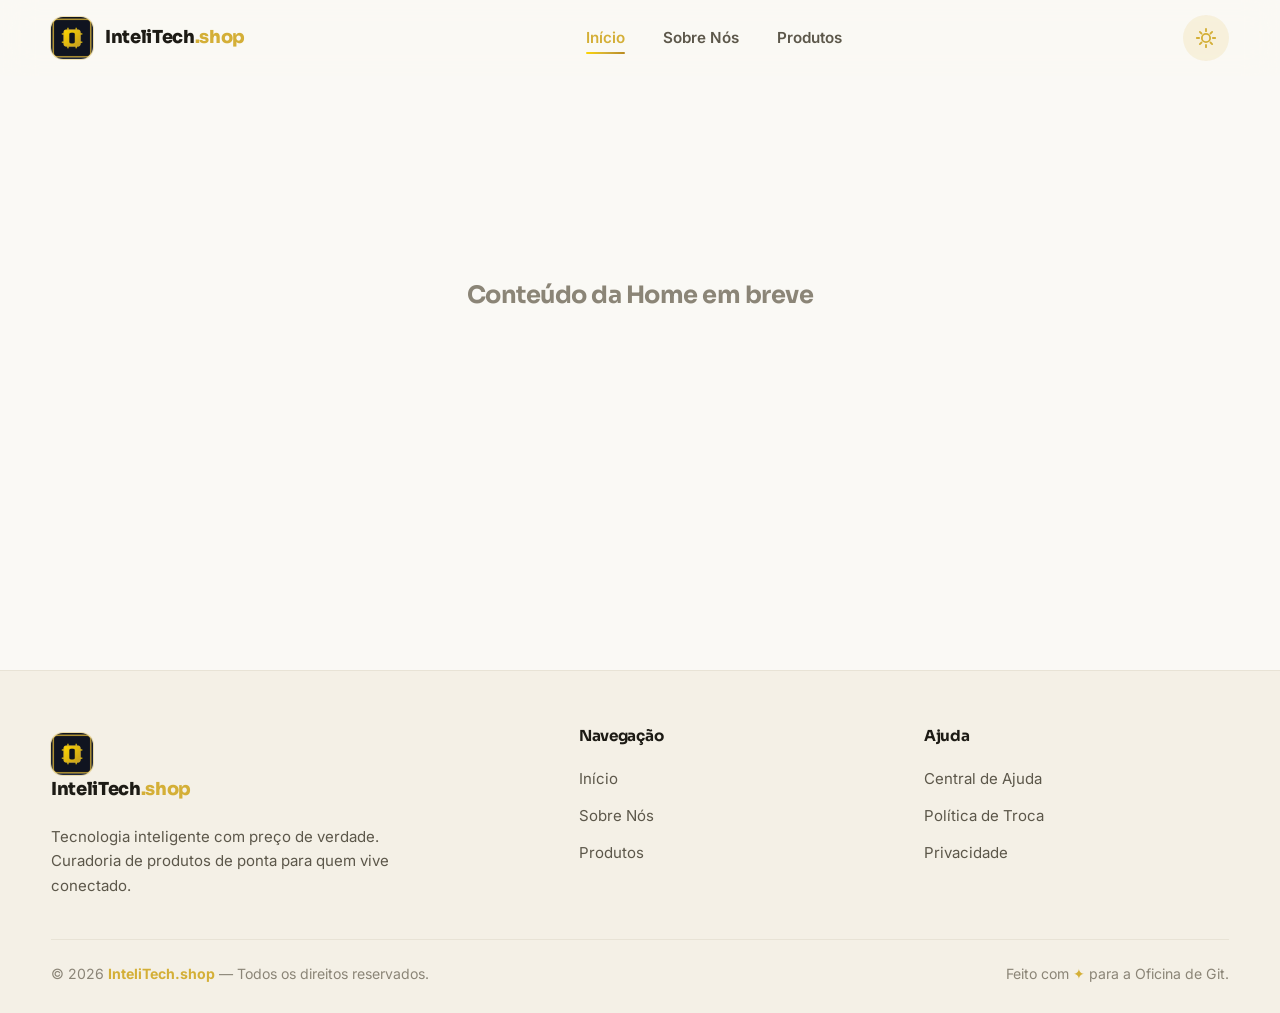
==== index.html @ 38c27231 "merge: finaliza feat/navbar-e-tema na main" ====
<!DOCTYPE html>
<html lang="pt-BR" data-theme="light">
<head>
  <meta charset="UTF-8" />
  <meta name="viewport" content="width=device-width, initial-scale=1.0" />
  <meta name="description" content="InteliTech.shop — Tecnologia inteligente com preço de verdade. Smartphones, notebooks, fones e muito mais." />
  <title>InteliTech.shop | Tecnologia inteligente</title>
  <link rel="icon" type="image/png" href="imagens/logo.png" />
  <link rel="stylesheet" href="style.css" />
  <script>
    (function () {
      try {
        var t = localStorage.getItem('intelitech-theme');
        if (t !== 'dark' && t !== 'light') {
          t = matchMedia('(prefers-color-scheme: dark)').matches ? 'dark' : 'light';
        }
        document.documentElement.setAttribute('data-theme', t);
      } catch (e) {
        document.documentElement.setAttribute('data-theme', 'light');
      }
    })();
  </script>
</head>
<body>
  <header class="navbar" id="navbar">
    <nav class="nav-container" aria-label="Navegação principal">
      <a href="index.html" class="brand" aria-label="Ir para a página inicial">
        <img src="imagens/logo.png" alt="Logo InteliTech.shop" class="brand-logo" width="42" height="42" />
        <span class="brand-name">InteliTech<span class="brand-dot">.shop</span></span>
      </a>

      <ul class="nav-links" id="navLinks">
        <li><a href="index.html" class="nav-link active" aria-current="page">Início</a></li>
        <li><a href="pages/sobreNos/sobreNos.html" class="nav-link">Sobre Nós</a></li>
        <li><a href="pages/produtos/produtos.html" class="nav-link">Produtos</a></li>
      </ul>

      <div class="nav-actions">
        <button type="button" class="theme-toggle" aria-label="Alternar tema claro/escuro" title="Alternar tema">
          <svg class="icon-sun" viewBox="0 0 24 24" fill="none" stroke="currentColor" stroke-width="2" stroke-linecap="round" aria-hidden="true">
            <circle cx="12" cy="12" r="4.5" />
            <path d="M12 2v2.5M12 19.5V22M4.5 12H2M22 12h-2.5M5.3 5.3l1.8 1.8M16.9 16.9l1.8 1.8M18.7 5.3l-1.8 1.8M7.1 16.9l-1.8 1.8" />
          </svg>
          <svg class="icon-moon" viewBox="0 0 24 24" fill="none" stroke="currentColor" stroke-width="2" stroke-linecap="round" stroke-linejoin="round" aria-hidden="true">
            <path d="M21 12.5A8.5 8.5 0 1 1 11.5 3a6.5 6.5 0 0 0 9.5 9.5z" />
          </svg>
        </button>
        <button type="button" class="nav-toggle" id="navToggle" aria-label="Abrir menu de navegação" aria-expanded="false">
          <span></span><span></span><span></span>
        </button>
      </div>
    </nav>
  </header>

  <main id="conteudo">
    <section class="hero-placeholder">
      <div class="container">
        <h1>Conteúdo da Home em breve</h1>
      </div>
    </section>
  </main>

  <footer class="footer">
    <div class="container">
      <div class="footer-grid">
        <div class="footer-col footer-brand">
          <a href="index.html" class="brand">
            <img src="imagens/logo.png" alt="Logo InteliTech.shop" class="brand-logo" width="42" height="42" />
            <span class="brand-name">InteliTech<span class="brand-dot">.shop</span></span>
          </a>
          <p>Tecnologia inteligente com preço de verdade. Curadoria de produtos de ponta para quem vive conectado.</p>
        </div>
        <div class="footer-col">
          <h4>Navegação</h4>
          <a href="index.html">Início</a>
          <a href="pages/sobreNos/sobreNos.html">Sobre Nós</a>
          <a href="pages/produtos/produtos.html">Produtos</a>
        </div>
        <div class="footer-col">
          <h4>Ajuda</h4>
          <a href="#">Central de Ajuda</a>
          <a href="#">Política de Troca</a>
          <a href="#">Privacidade</a>
        </div>
      </div>
      <div class="footer-bottom">
        <span>© <span class="footer-year">2026</span> <strong>InteliTech.shop</strong> — Todos os direitos reservados.</span>
        <span>Feito com <strong>✦</strong> para a Oficina de Git.</span>
      </div>
    </div>
  </footer>

  <script src="index.js"></script>
</body>
</html>
---- style.css ----
@import url('https://fonts.googleapis.com/css2?family=Sora:wght@400;600;700;800&family=Inter:wght@400;500;600;700&display=swap');

/* ---------------------------------- design tokens ---------------------------------- */
:root {
  --font-heading: 'Sora', 'Segoe UI', system-ui, sans-serif;
  --font-body: 'Inter', 'Segoe UI', system-ui, sans-serif;

  --accent: #d4af37;
  --accent-strong: #b8942a;
  --accent-soft: rgba(212, 175, 55, 0.13);
  --grad-accent: linear-gradient(135deg, #ffd700 0%, #d4af37 50%, #b8891f 100%);
  --gold-light: #ffd700;

  --bg: #faf9f5;
  --bg-soft: #f4f0e6;
  --surface: #ffffff;
  --surface-2: #f6f2e9;
  --text: #1d1b15;
  --text-soft: #5c574a;
  --text-muted: #8b8577;
  --border: #e8e3d6;
  --navbar-bg: rgba(250, 249, 245, 0.82);
  --overlay: rgba(29, 27, 21, 0.35);
  --shadow-sm: 0 2px 10px rgba(30, 27, 18, 0.07);
  --shadow-md: 0 12px 32px rgba(30, 27, 18, 0.12);
  --shadow-lg: 0 24px 60px rgba(30, 27, 18, 0.16);
  --glow: 0 0 0 1px rgba(212, 175, 55, 0.35);

  --radius-sm: 10px;
  --radius-md: 16px;
  --radius-lg: 24px;
  --radius-pill: 999px;

  --transition: 0.28s cubic-bezier(0.25, 0.8, 0.35, 1);
  --header-h: 76px;
  --container-w: 1180px;
}

[data-theme='dark'] {
  --accent: #ffd700;
  --accent-strong: #e7c65a;
  --accent-soft: rgba(255, 215, 0, 0.14);

  --bg: #0c0e12;
  --bg-soft: #11141a;
  --surface: #161922;
  --surface-2: #1c202b;
  --text: #ece9e0;
  --text-soft: #bab4a5;
  --text-muted: #807b6e;
  --border: #262b36;
  --navbar-bg: rgba(12, 14, 18, 0.82);
  --overlay: rgba(0, 0, 0, 0.55);
  --shadow-sm: 0 2px 10px rgba(0, 0, 0, 0.35);
  --shadow-md: 0 12px 32px rgba(0, 0, 0, 0.45);
  --shadow-lg: 0 24px 60px rgba(0, 0, 0, 0.55);
}

/* ---------------------------------- reset & base ---------------------------------- */
*,
*::before,
*::after {
  margin: 0;
  padding: 0;
  box-sizing: border-box;
}

html {
  scroll-behavior: smooth;
}

body {
  font-family: var(--font-body);
  font-size: 16px;
  line-height: 1.65;
  color: var(--text);
  background: var(--bg);
  transition: background-color var(--transition), color var(--transition);
  overflow-x: hidden;
}

img {
  max-width: 100%;
  display: block;
}

ul {
  list-style: none;
}

a {
  color: inherit;
  text-decoration: none;
}

button {
  font-family: inherit;
  border: none;
  background: none;
  cursor: pointer;
  color: inherit;
}

h1,
h2,
h3,
h4 {
  font-family: var(--font-heading);
  line-height: 1.18;
  letter-spacing: -0.02em;
}

.container {
  width: min(var(--container-w), 92%);
  margin-inline: auto;
}

section {
  padding-block: clamp(64px, 9vw, 116px);
}

@media (prefers-reduced-motion: reduce) {
  *,
  *::before,
  *::after {
    animation-duration: 0.001s !important;
    transition-duration: 0.001s !important;
  }
}

.hero-placeholder {
  min-height: 70vh;
  display: flex;
  align-items: center;
  justify-content: center;
  text-align: center;
  padding-top: var(--header-h);
  color: var(--text-muted);
}

/* ---------------------------------- buttons ---------------------------------- */
.btn {
  display: inline-flex;
  align-items: center;
  justify-content: center;
  gap: 10px;
  padding: 14px 28px;
  border-radius: var(--radius-pill);
  font-family: var(--font-heading);
  font-weight: 700;
  font-size: 0.95rem;
  letter-spacing: 0.02em;
  background: var(--grad-accent);
  color: #201a08;
  box-shadow: 0 8px 22px rgba(212, 175, 55, 0.35);
  transition: transform var(--transition), box-shadow var(--transition), filter var(--transition);
  will-change: transform;
}

.btn:hover {
  transform: translateY(-3px) scale(1.02);
  box-shadow: 0 14px 34px rgba(212, 175, 55, 0.5);
  filter: brightness(1.06);
}

.btn:active {
  transform: translateY(-1px) scale(1);
}

.btn-outline {
  background: transparent;
  color: var(--accent);
  box-shadow: inset 0 0 0 2px var(--accent);
}

.btn-outline:hover {
  background: var(--accent-soft);
  color: var(--accent-strong);
  box-shadow: inset 0 0 0 2px var(--accent-strong);
}

.btn.arrow::after {
  content: '→';
  font-size: 1.15em;
  transition: transform var(--transition);
}

.btn.arrow:hover::after {
  transform: translateX(5px);
}

.btn-lg {
  padding: 17px 38px;
  font-size: 1.05rem;
}

/* ---------------------------------- badge / eyebrow ---------------------------------- */
.eyebrow {
  display: inline-flex;
  align-items: center;
  gap: 10px;
  font-family: var(--font-heading);
  font-weight: 700;
  font-size: 0.8rem;
  letter-spacing: 0.22em;
  text-transform: uppercase;
  color: var(--accent);
  margin-bottom: 18px;
}

.eyebrow::before {
  content: '';
  width: 34px;
  height: 2px;
  background: var(--grad-accent);
  border-radius: 2px;
}

.section-head {
  max-width: 640px;
  margin-bottom: clamp(34px, 5vw, 56px);
}

.section-head h2 {
  font-size: clamp(1.7rem, 3.6vw, 2.7rem);
  font-weight: 800;
}

.section-head p {
  margin-top: 14px;
  color: var(--text-soft);
}

.section-head.center {
  margin-inline: auto;
  text-align: center;
}

.section-head.center .eyebrow {
  justify-content: center;
}

/* ---------------------------------- navbar ---------------------------------- */
.navbar {
  position: fixed;
  inset: 0 0 auto 0;
  z-index: 100;
  height: var(--header-h);
  background: var(--navbar-bg);
  -webkit-backdrop-filter: blur(16px) saturate(1.4);
  backdrop-filter: blur(16px) saturate(1.4);
  border-bottom: 1px solid transparent;
  transition: border-color var(--transition), box-shadow var(--transition), height var(--transition);
}

.navbar.scrolled {
  height: calc(var(--header-h) - 8px);
  border-bottom-color: var(--border);
  box-shadow: var(--shadow-sm);
}

.nav-container {
  width: min(var(--container-w), 92%);
  height: 100%;
  margin-inline: auto;
  display: flex;
  align-items: center;
  justify-content: space-between;
  gap: 24px;
}

.brand {
  display: flex;
  align-items: center;
  gap: 12px;
}

.brand-logo {
  width: 42px;
  height: 42px;
  border-radius: 12px;
  box-shadow: var(--glow);
  transition: transform var(--transition);
}

.brand:hover .brand-logo {
  transform: rotate(-6deg) scale(1.06);
}

.brand-name {
  font-family: var(--font-heading);
  font-weight: 800;
  font-size: 1.12rem;
  letter-spacing: -0.02em;
  color: var(--text);
  transition: color var(--transition);
}

.brand-dot {
  color: var(--accent);
}

.nav-links {
  display: flex;
  align-items: center;
  gap: 6px;
}

.nav-link {
  position: relative;
  display: block;
  padding: 10px 16px;
  font-weight: 600;
  font-size: 0.95rem;
  color: var(--text-soft);
  border-radius: var(--radius-pill);
  transition: color var(--transition), background-color var(--transition);
}

.nav-link::after {
  content: '';
  position: absolute;
  left: 16px;
  right: 16px;
  bottom: 6px;
  height: 2px;
  background: var(--grad-accent);
  border-radius: 2px;
  transform: scaleX(0);
  transform-origin: left;
  transition: transform var(--transition);
}

.nav-link:hover {
  color: var(--accent);
  background: var(--accent-soft);
}

.nav-link.active {
  color: var(--accent);
}

.nav-link.active::after {
  transform: scaleX(1);
}

.nav-actions {
  display: flex;
  align-items: center;
  gap: 10px;
}

/* theme toggle */
.theme-toggle {
  position: relative;
  width: 46px;
  height: 46px;
  border-radius: var(--radius-pill);
  display: inline-flex;
  align-items: center;
  justify-content: center;
  color: var(--accent);
  background: var(--accent-soft);
  transition: background-color var(--transition), transform var(--transition), box-shadow var(--transition);
}

.theme-toggle:hover {
  transform: rotate(24deg) scale(1.06);
  box-shadow: var(--glow);
}

.theme-toggle svg {
  width: 22px;
  height: 22px;
  position: absolute;
  transition: opacity var(--transition), transform var(--transition);
}

.theme-toggle .icon-moon {
  opacity: 0;
  transform: rotate(90deg) scale(0.4);
}

[data-theme='dark'] .theme-toggle .icon-moon {
  opacity: 1;
  transform: rotate(0deg) scale(1);
}

[data-theme='dark'] .theme-toggle .icon-sun {
  opacity: 0;
  transform: rotate(-90deg) scale(0.4);
}

/* hamburger */
.nav-toggle {
  display: none;
  width: 46px;
  height: 46px;
  border-radius: var(--radius-pill);
  background: var(--accent-soft);
  flex-direction: column;
  align-items: center;
  justify-content: center;
  gap: 5px;
  transition: background-color var(--transition);
}

.nav-toggle span {
  width: 20px;
  height: 2px;
  border-radius: 2px;
  background: var(--accent);
  transition: transform var(--transition), opacity var(--transition);
}

.nav-toggle[aria-expanded='true'] span:nth-child(1) {
  transform: translateY(7px) rotate(45deg);
}

.nav-toggle[aria-expanded='true'] span:nth-child(2) {
  opacity: 0;
}

.nav-toggle[aria-expanded='true'] span:nth-child(3) {
  transform: translateY(-7px) rotate(-45deg);
}

/* ---------------------------------- footer ---------------------------------- */
.footer {
  background: var(--bg-soft);
  border-top: 1px solid var(--border);
  padding-block: 56px 28px;
  margin-top: 40px;
  transition: background-color var(--transition);
}

.footer-grid {
  display: grid;
  grid-template-columns: 1.6fr 1fr 1fr;
  gap: 40px;
  padding-bottom: 40px;
}

.footer-brand p {
  margin-top: 14px;
  max-width: 340px;
  color: var(--text-soft);
  font-size: 0.94rem;
}

.footer h4 {
  font-size: 0.95rem;
  margin-bottom: 16px;
}

.footer-col a {
  display: block;
  padding-block: 6px;
  color: var(--text-soft);
  font-size: 0.94rem;
  transition: color var(--transition), transform var(--transition);
}

.footer-col a:hover {
  color: var(--accent);
  transform: translateX(4px);
}

.footer-bottom {
  display: flex;
  align-items: center;
  justify-content: space-between;
  gap: 16px;
  flex-wrap: wrap;
  padding-top: 22px;
  border-top: 1px solid var(--border);
  color: var(--text-muted);
  font-size: 0.88rem;
}

.footer-bottom strong {
  color: var(--accent);
}

/* ---------------------------------- reveal on scroll ---------------------------------- */
.reveal {
  opacity: 0;
  transform: translateY(28px);
  transition: opacity 0.7s ease, transform 0.7s cubic-bezier(0.22, 1, 0.36, 1);
  transition-delay: var(--reveal-delay, 0s);
  will-change: opacity, transform;
}

.reveal.visible {
  opacity: 1;
  transform: translateY(0);
}

@media (prefers-reduced-motion: reduce) {
  .reveal {
    opacity: 1;
    transform: none;
    transition: none;
  }
}

/* ---------------------------------- responsive: up to (mobile) ---------------------------------- */
@media (max-width: 900px) {
  .nav-links {
    position: absolute;
    top: var(--header-h);
    left: 0;
    right: 0;
    flex-direction: column;
    align-items: stretch;
    gap: 4px;
    padding: 14px;
    background: var(--navbar-bg);
    -webkit-backdrop-filter: blur(20px) saturate(1.4);
    backdrop-filter: blur(20px) saturate(1.4);
    border-bottom: 1px solid var(--border);
    box-shadow: var(--shadow-md);
    opacity: 0;
    visibility: hidden;
    transform: translateY(-12px);
    transition: opacity var(--transition), transform var(--transition), visibility var(--transition);
  }

  .nav-links.open {
    opacity: 1;
    visibility: visible;
    transform: translateY(0);
  }

  .nav-links .nav-link {
    padding: 14px 16px;
  }

  .nav-links .nav-link::after {
    display: none;
  }

  .nav-toggle {
    display: inline-flex;
  }

  .footer-grid {
    grid-template-columns: 1fr 1fr;
  }
}

@media (max-width: 520px) {
  .footer-grid {
    grid-template-columns: 1fr;
    gap: 28px;
  }

  .footer-bottom {
    justify-content: center;
    text-align: center;
  }
}
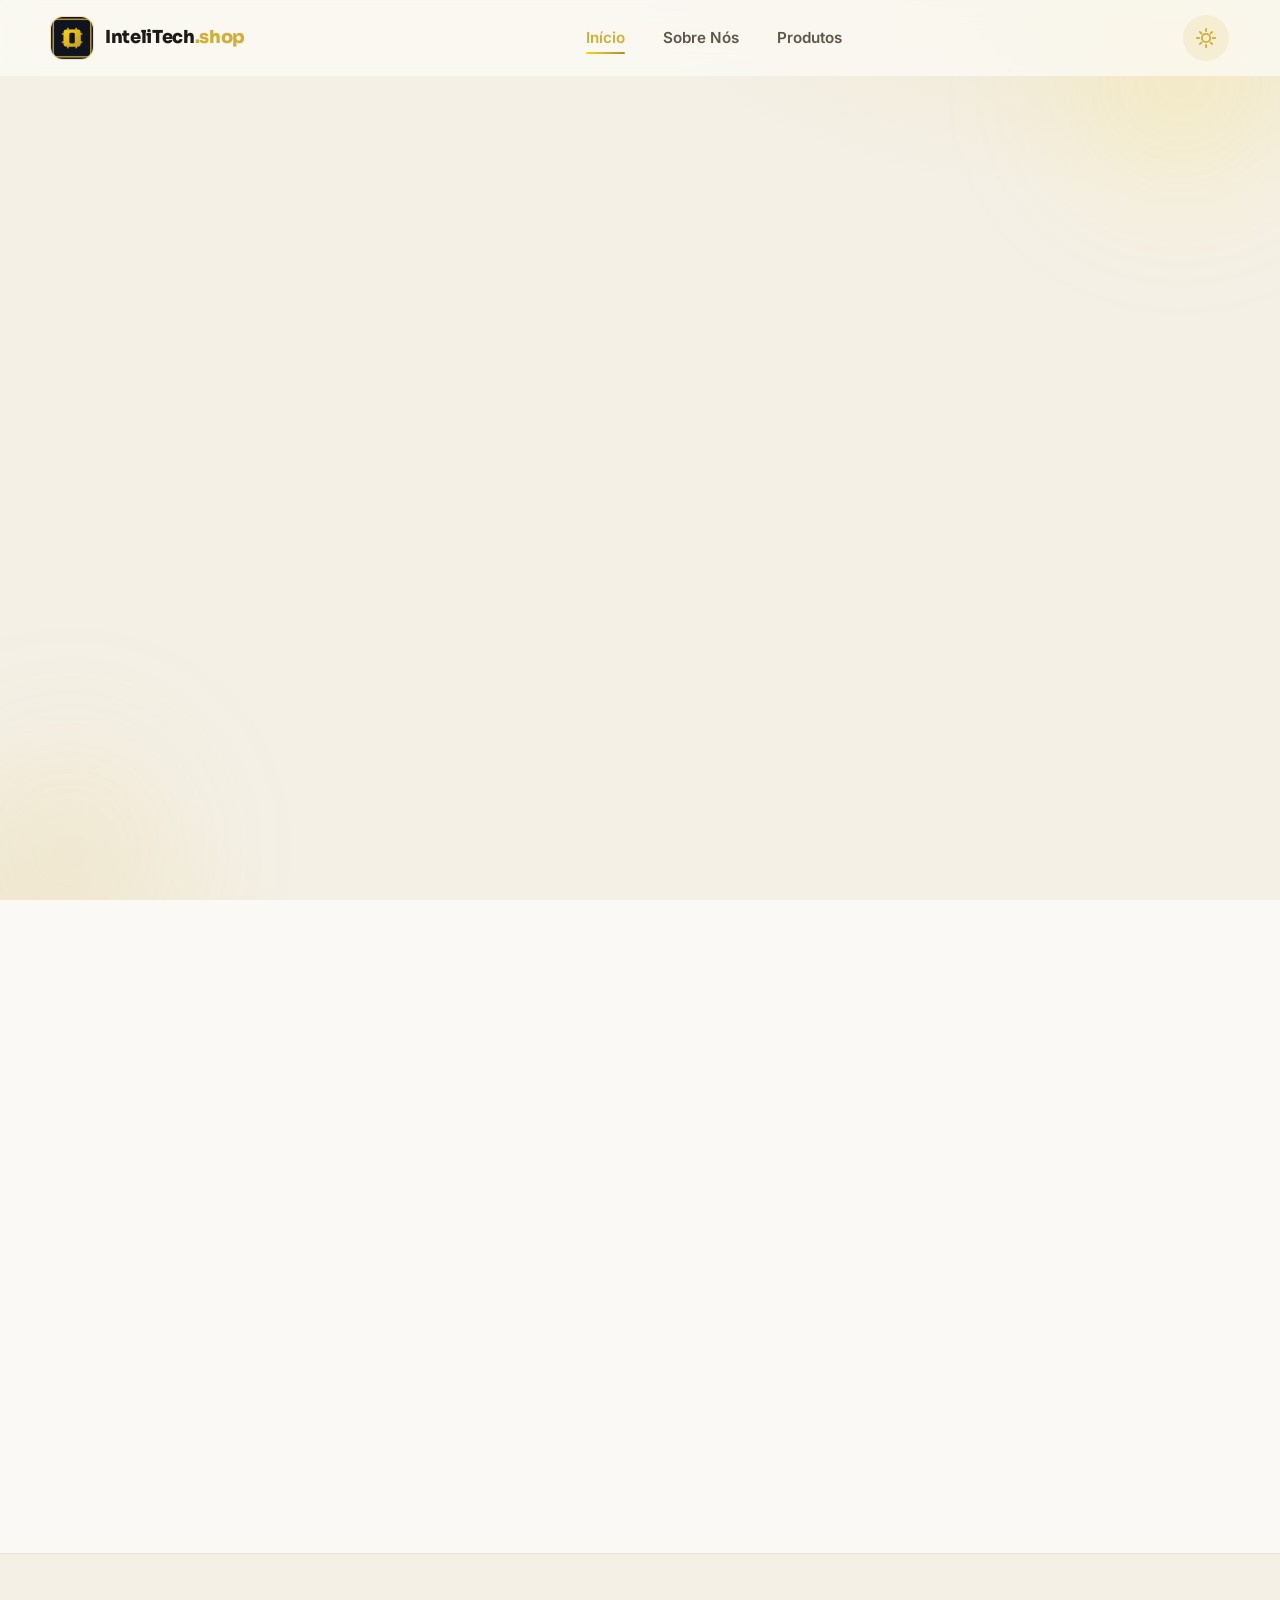
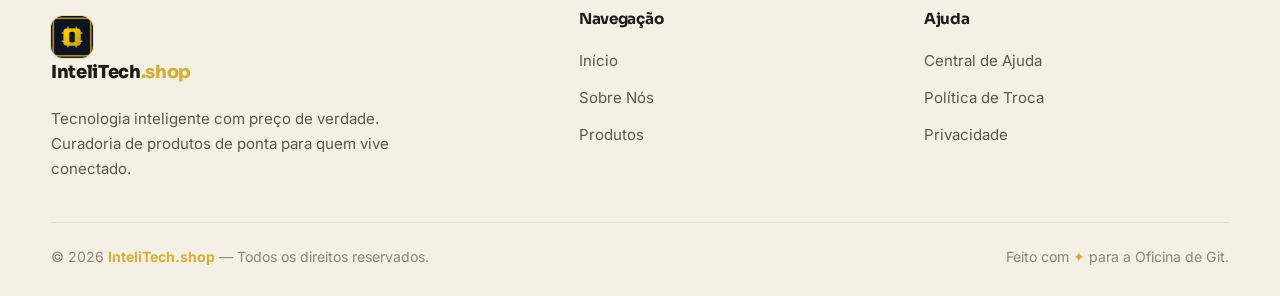
==== commit 110be8e0: "feat(home): adiciona hero com CTA e carrossel de produtos em destaque - Hero com headline impactante" ====
--- a/index.html
+++ b/index.html
@@ -53,9 +53,67 @@
   </header>
 
   <main id="conteudo">
-    <section class="hero-placeholder">
+    <section class="hero" aria-labelledby="hero-titulo">
+      <div class="hero-bg" aria-hidden="true">
+        <span class="orb orb-1"></span>
+        <span class="orb orb-2"></span>
+      </div>
+      <div class="container hero-inner">
+        <div class="hero-copy reveal">
+          <span class="eyebrow">Tecnologia inteligente</span>
+          <h1 id="hero-titulo">O futuro chega <span class="text-gold">mais rápido</span> na sua porta.</h1>
+          <p>
+            A InteliTech.shop reúne os melhores dispositivos de tecnologia com curadoria especializada,
+            preço justo e atendimento de verdade — do smartphone à sua mesa de trabalho.
+          </p>
+          <div class="hero-actions">
+            <a href="pages/sobreNos/sobreNos.html" class="btn btn-lg arrow">Conheça a InteliTech</a>
+            <a href="pages/produtos/produtos.html" class="btn btn-lg btn-outline">Ver produtos</a>
+          </div>
+          <ul class="hero-stats">
+            <li><strong>+10 mil</strong><span>clientes atendidos</span></li>
+            <li><strong>+120</strong><span>produtos em linha</span></li>
+            <li><strong>4,9 ★</strong><span>avaliação média</span></li>
+          </ul>
+        </div>
+        <div class="hero-visual reveal" style="--reveal-delay: 0.15s">
+          <div class="float-card float-main">
+            <img src="imagens/produtos/fone.png" alt="Fone Bluetooth MaxSound" />
+          </div>
+          <div class="float-card float-sub">
+            <img src="imagens/produtos/smartwatch.png" alt="Smartwatch Fit Pro" />
+          </div>
+          <div class="float-badge">
+            <span class="badge-ico" aria-hidden="true">✓</span>
+            <div>
+              <p>Garantia + Envio</p>
+              <small>para todo o Brasil</small>
+            </div>
+          </div>
+        </div>
+      </div>
+    </section>
+
+    <section class="carousel-section" id="destaques" aria-labelledby="destaques-titulo">
       <div class="container">
-        <h1>Conteúdo da Home em breve</h1>
+        <div class="section-head center reveal">
+          <span class="eyebrow">Os queridinhos</span>
+          <h2 id="destaques-titulo">Produtos em destaque</h2>
+          <p>Uma seleção especial dos itens mais desejados da semana. Deslize para conhecer todos.</p>
+        </div>
+
+        <div class="carousel reveal" style="--reveal-delay: 0.1s">
+          <button type="button" class="carousel-btn prev" data-carousel="prev" aria-label="Mostrar produtos anteriores">‹</button>
+          <div class="carousel-track-wrap" id="carouselTrackWrap">
+            <ul class="carousel-track" id="carouselTrack" aria-live="polite"></ul>
+          </div>
+          <button type="button" class="carousel-btn next" data-carousel="next" aria-label="Mostrar próximos produtos">›</button>
+        </div>
+        <div class="carousel-dots" id="carouselDots" role="tablist" aria-label="Índice do carrossel"></div>
+
+        <div class="carousel-cta reveal">
+          <a href="pages/produtos/produtos.html" class="btn btn-lg arrow">Explorar todos os produtos</a>
+        </div>
       </div>
     </section>
   </main>
--- a/style.css
+++ b/style.css
@@ -482,6 +482,423 @@
   color: var(--accent);
 }
 
+/* ---------------------------------- hero ---------------------------------- */
+.hero {
+  position: relative;
+  min-height: 100vh;
+  display: flex;
+  align-items: center;
+  padding-top: var(--header-h);
+  padding-bottom: 40px;
+  background:
+    radial-gradient(900px 480px at 88% -10%, rgba(212, 175, 55, 0.16), transparent 60%),
+    radial-gradient(700px 420px at -8% 108%, rgba(212, 175, 55, 0.12), transparent 60%),
+    var(--bg-soft);
+  transition: background-color var(--transition);
+}
+
+.hero-bg {
+  position: absolute;
+  inset: 0;
+  overflow: hidden;
+  pointer-events: none;
+}
+
+.orb {
+  position: absolute;
+  border-radius: 50%;
+  filter: blur(70px);
+  opacity: 0.5;
+  animation: orb-drift 14s ease-in-out infinite alternate;
+}
+
+.orb-1 {
+  width: 320px;
+  height: 320px;
+  top: -80px;
+  right: -60px;
+  background: radial-gradient(circle, rgba(255, 215, 0, 0.35), transparent 70%);
+}
+
+.orb-2 {
+  width: 300px;
+  height: 300px;
+  bottom: -100px;
+  left: -80px;
+  background: radial-gradient(circle, rgba(212, 175, 55, 0.3), transparent 70%);
+  animation-delay: -7s;
+}
+
+@keyframes orb-drift {
+  from {
+    transform: translate3d(0, 0, 0) scale(1);
+  }
+  to {
+    transform: translate3d(30px, 24px, 0) scale(1.12);
+  }
+}
+
+.hero-inner {
+  display: grid;
+  grid-template-columns: 1.05fr 0.95fr;
+  gap: clamp(32px, 5vw, 72px);
+  align-items: center;
+}
+
+.hero h1 {
+  font-size: clamp(2.3rem, 5vw, 3.7rem);
+  font-weight: 800;
+}
+
+.text-gold {
+  background: var(--grad-accent);
+  -webkit-background-clip: text;
+  background-clip: text;
+  -webkit-text-fill-color: transparent;
+  color: transparent;
+}
+
+.hero-copy > p {
+  margin-top: 22px;
+  max-width: 46ch;
+  font-size: 1.1rem;
+  color: var(--text-soft);
+}
+
+.hero-actions {
+  display: flex;
+  flex-wrap: wrap;
+  gap: 14px;
+  margin-top: 34px;
+}
+
+.hero-stats {
+  display: flex;
+  flex-wrap: wrap;
+  gap: clamp(20px, 3.5vw, 44px);
+  margin-top: 48px;
+  padding-top: 28px;
+  border-top: 1px solid var(--border);
+}
+
+.hero-stats strong {
+  display: block;
+  font-family: var(--font-heading);
+  font-size: 1.55rem;
+  font-weight: 800;
+  color: var(--accent);
+}
+
+.hero-stats span {
+  font-size: 0.88rem;
+  color: var(--text-muted);
+}
+
+.hero-visual {
+  position: relative;
+  min-height: 460px;
+}
+
+.float-card {
+  position: absolute;
+  border-radius: var(--radius-lg);
+  overflow: hidden;
+  background: var(--surface);
+  box-shadow: var(--shadow-lg);
+  border: 1px solid var(--border);
+  transition: transform var(--transition), box-shadow var(--transition);
+}
+
+.float-card img {
+  width: 100%;
+  height: 100%;
+  object-fit: cover;
+}
+
+.float-main {
+  width: min(330px, 60%);
+  aspect-ratio: 1;
+  top: 12%;
+  right: 16%;
+  z-index: 2;
+  animation: float-y 7s ease-in-out infinite;
+}
+
+.float-sub {
+  width: 180px;
+  aspect-ratio: 1;
+  left: 2%;
+  bottom: 2%;
+  z-index: 3;
+  animation: float-y 9s ease-in-out -2.5s infinite;
+}
+
+.float-badge {
+  position: absolute;
+  top: 2%;
+  left: 10%;
+  z-index: 4;
+  display: flex;
+  align-items: center;
+  gap: 10px;
+  padding: 14px 20px;
+  border-radius: var(--radius-pill);
+  background: var(--surface);
+  box-shadow: var(--shadow-md);
+  border: 1px solid var(--border);
+  animation: float-y 8s ease-in-out -4s infinite;
+}
+
+.float-badge .badge-ico {
+  width: 38px;
+  height: 38px;
+  border-radius: 50%;
+  display: grid;
+  place-items: center;
+  background: var(--grad-accent);
+  color: #201a08;
+  font-weight: 800;
+}
+
+.float-badge p {
+  font-weight: 700;
+  font-size: 0.9rem;
+}
+
+.float-badge small {
+  color: var(--text-muted);
+  font-size: 0.78rem;
+}
+
+@keyframes float-y {
+  0%,
+  100% {
+    transform: translateY(0);
+  }
+  50% {
+    transform: translateY(-16px);
+  }
+}
+
+/* ---------------------------------- product cards ---------------------------------- */
+.product-card {
+  height: 100%;
+}
+
+.product-card-inner {
+  display: flex;
+  flex-direction: column;
+  height: 100%;
+  background: var(--surface);
+  border: 1px solid var(--border);
+  border-radius: var(--radius-md);
+  overflow: hidden;
+  transition: transform var(--transition), box-shadow var(--transition), border-color var(--transition);
+  will-change: transform;
+}
+
+.product-card-inner:hover {
+  transform: translateY(-8px);
+  border-color: var(--accent);
+  box-shadow: var(--shadow-md);
+}
+
+.product-media {
+  position: relative;
+  aspect-ratio: 1;
+  overflow: hidden;
+  background: var(--surface-2);
+}
+
+.product-media img {
+  width: 100%;
+  height: 100%;
+  object-fit: cover;
+  transition: transform 0.6s cubic-bezier(0.22, 1, 0.36, 1);
+}
+
+.product-card-inner:hover .product-media img {
+  transform: scale(1.08) rotate(1.5deg);
+}
+
+.product-tag {
+  position: absolute;
+  top: 12px;
+  left: 12px;
+  padding: 6px 14px;
+  border-radius: var(--radius-pill);
+  background: var(--grad-accent);
+  color: #201a08;
+  font-size: 0.72rem;
+  font-weight: 800;
+  letter-spacing: 0.04em;
+  text-transform: uppercase;
+  box-shadow: 0 6px 16px rgba(212, 175, 55, 0.4);
+}
+
+.product-body {
+  padding: 18px 20px 4px;
+  display: flex;
+  flex-direction: column;
+  gap: 4px;
+}
+
+.product-body h3,
+.product-body h4 {
+  font-size: 1.05rem;
+  font-weight: 700;
+}
+
+.product-cat {
+  font-size: 0.8rem;
+  letter-spacing: 0.06em;
+  text-transform: uppercase;
+  color: var(--text-muted);
+}
+
+.product-foot {
+  margin-top: auto;
+  padding: 12px 20px 18px;
+  display: flex;
+  align-items: center;
+  justify-content: space-between;
+  gap: 12px;
+}
+
+.product-price {
+  font-family: var(--font-heading);
+  font-weight: 800;
+  font-size: 1.15rem;
+  color: var(--accent);
+}
+
+.product-price small {
+  font-size: 0.72rem;
+  color: var(--text-muted);
+  font-weight: 600;
+}
+
+.product-cta {
+  width: 42px;
+  height: 42px;
+  border-radius: 50%;
+  display: grid;
+  place-items: center;
+  background: var(--accent-soft);
+  color: var(--accent);
+  font-size: 1.3rem;
+  font-weight: 800;
+  transition: background var(--transition), color var(--transition), transform var(--transition);
+}
+
+.product-card-inner:hover .product-cta {
+  background: var(--grad-accent);
+  color: #201a08;
+  transform: rotate(-45deg);
+}
+
+/* ---------------------------------- carousel ---------------------------------- */
+.carousel-section {
+  background: var(--bg);
+  transition: background-color var(--transition);
+}
+
+.carousel {
+  position: relative;
+  display: grid;
+  grid-template-columns: auto 1fr auto;
+  align-items: center;
+  gap: 18px;
+}
+
+.carousel-track-wrap {
+  overflow: hidden;
+  border-radius: var(--radius-md);
+}
+
+.carousel-track {
+  display: flex;
+  gap: 22px;
+  scroll-snap-type: x mandatory;
+  overflow-x: auto;
+  scrollbar-width: none;
+  padding: 12px 4px 26px;
+}
+
+.carousel-track::-webkit-scrollbar {
+  display: none;
+}
+
+.carousel-track .product-card {
+  flex: 0 0 clamp(230px, 26vw, 300px);
+  scroll-snap-align: start;
+}
+
+.carousel-btn {
+  position: relative;
+  z-index: 5;
+  width: 50px;
+  height: 50px;
+  border-radius: 50%;
+  display: grid;
+  place-items: center;
+  background: var(--surface);
+  border: 1px solid var(--border);
+  color: var(--text);
+  font-size: 1.6rem;
+  line-height: 1;
+  box-shadow: var(--shadow-sm);
+  transition: background var(--transition), color var(--transition), transform var(--transition), border-color var(--transition);
+}
+
+.carousel-btn:hover {
+  background: var(--grad-accent);
+  border-color: transparent;
+  color: #201a08;
+  transform: scale(1.08);
+}
+
+.carousel-btn:disabled {
+  opacity: 0.4;
+  cursor: not-allowed;
+  transform: none;
+}
+
+.carousel-dots {
+  display: flex;
+  justify-content: center;
+  gap: 8px;
+  margin-top: 8px;
+}
+
+.carousel-dot {
+  width: 9px;
+  height: 9px;
+  border-radius: var(--radius-pill);
+  background: var(--border);
+  transition: width var(--transition), background var(--transition);
+}
+
+.carousel-dot.active {
+  width: 28px;
+  background: var(--grad-accent);
+}
+
+.carousel-cta {
+  margin-top: 38px;
+  text-align: center;
+}
+
+@media (max-width: 640px) {
+  .carousel {
+    grid-template-columns: 1fr auto;
+  }
+
+  .carousel-btn.prev {
+    display: none;
+  }
+}
+
 /* ---------------------------------- reveal on scroll ---------------------------------- */
 .reveal {
   opacity: 0;
@@ -504,8 +921,35 @@
   }
 }
 
-/* ---------------------------------- responsive: up to (mobile) ---------------------------------- */
+/* ---------------------------------- responsive: up to 900px ---------------------------------- */
 @media (max-width: 900px) {
+  .hero {
+    min-height: 0;
+    padding-top: calc(var(--header-h) + 48px);
+    text-align: center;
+  }
+
+  .hero-inner {
+    grid-template-columns: 1fr;
+    gap: 0;
+  }
+
+  .hero-copy > p {
+    margin-inline: auto;
+  }
+
+  .hero-actions {
+    justify-content: center;
+  }
+
+  .hero-stats {
+    justify-content: center;
+  }
+
+  .hero-visual {
+    display: none;
+  }
+
   .nav-links {
     position: absolute;
     top: var(--header-h);
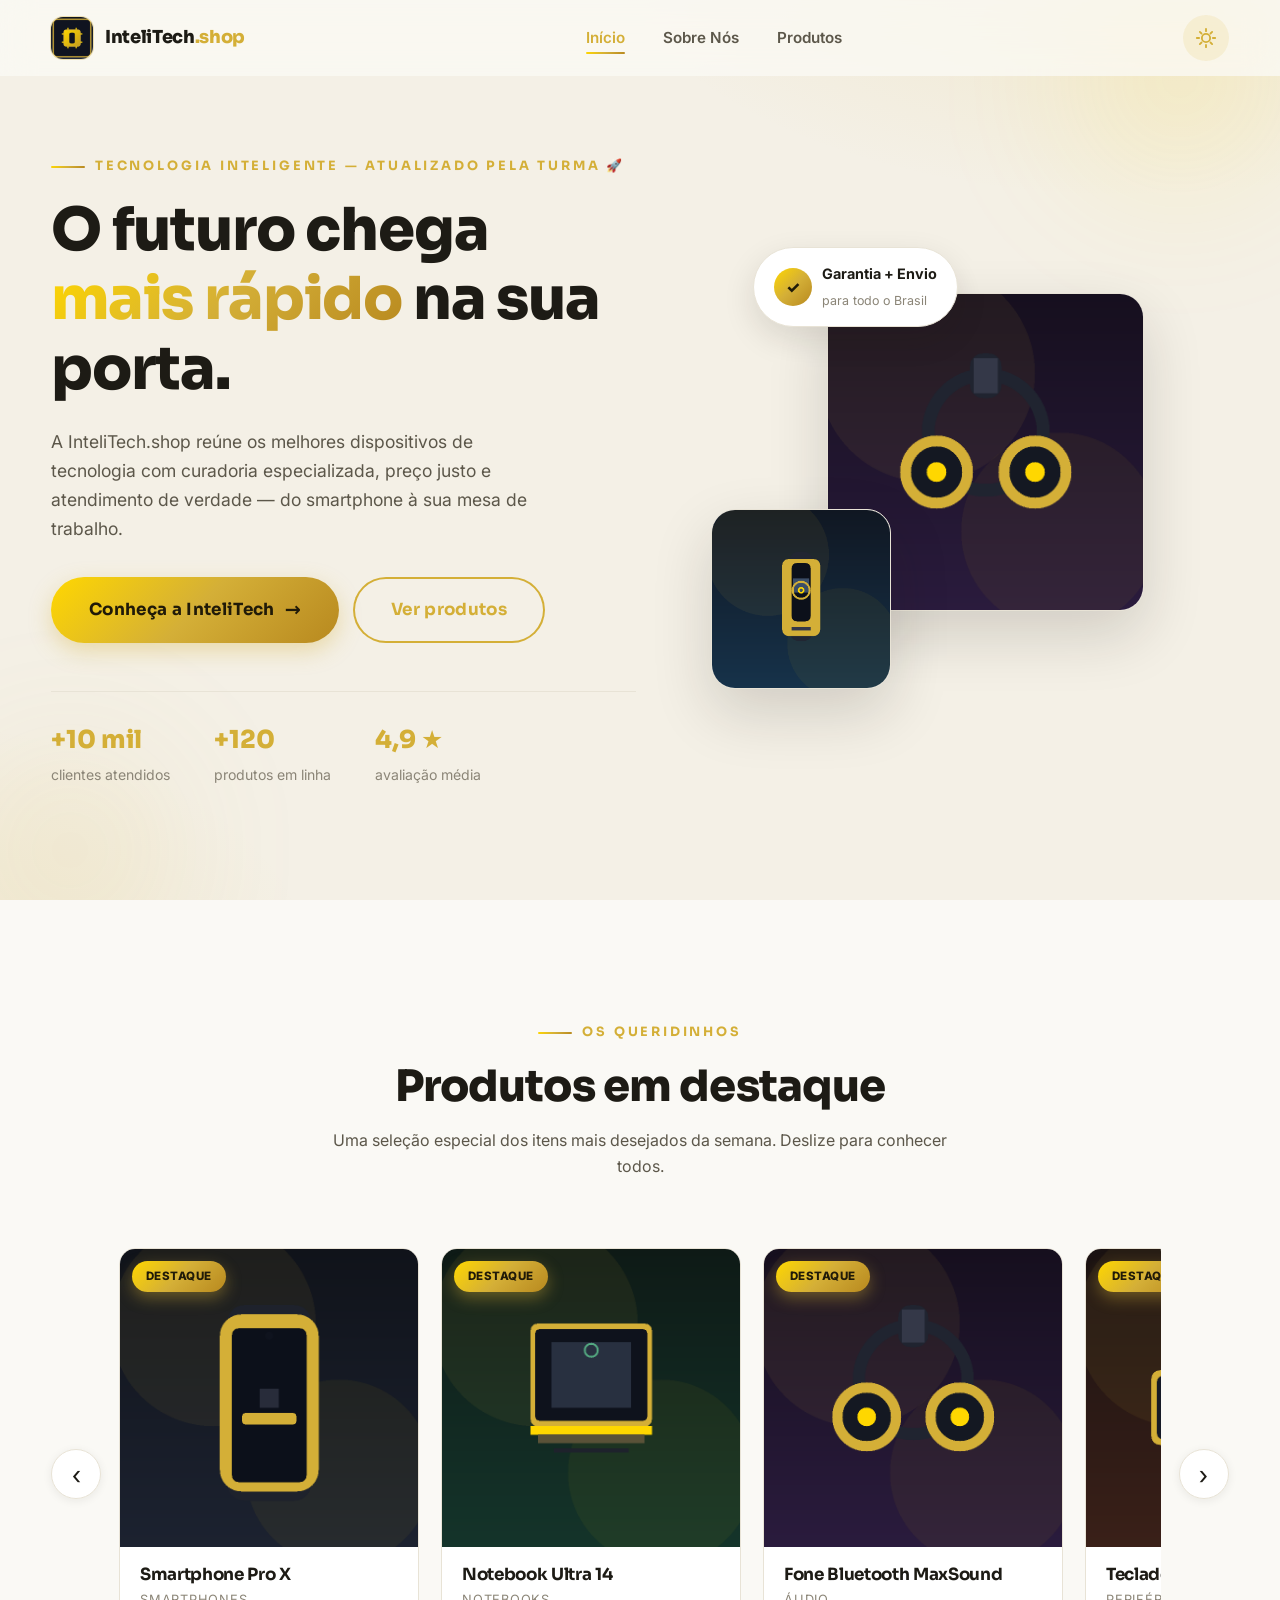
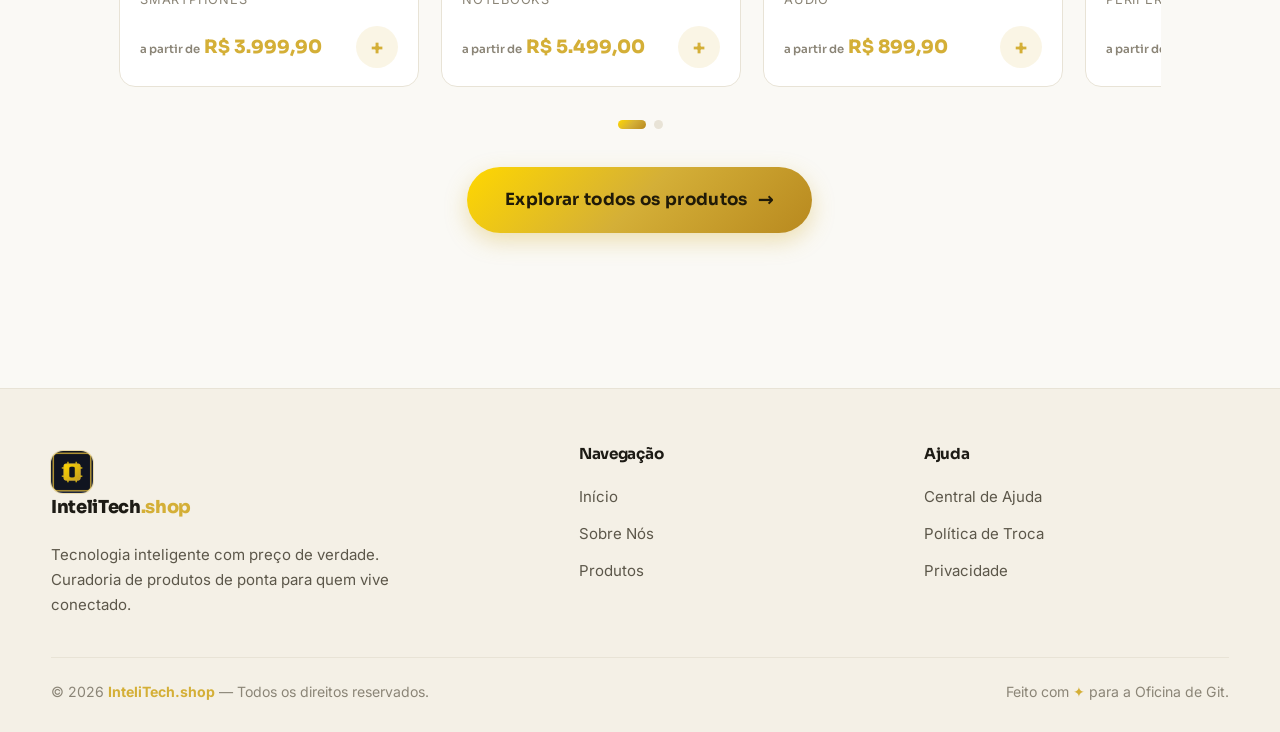
==== commit b5249ab4: "merge: feat/demo-aula -> dev" ====
--- a/index.html
+++ b/index.html
@@ -60,7 +60,7 @@
       </div>
       <div class="container hero-inner">
         <div class="hero-copy reveal">
-          <span class="eyebrow">Tecnologia inteligente</span>
+          <span class="eyebrow">Tecnologia inteligente — atualizado pela turma 🚀</span>
           <h1 id="hero-titulo">O futuro chega <span class="text-gold">mais rápido</span> na sua porta.</h1>
           <p>
             A InteliTech.shop reúne os melhores dispositivos de tecnologia com curadoria especializada,
--- a/style.css
+++ b/style.css
@@ -129,13 +129,22 @@
 }
 
 .hero-placeholder {
-  min-height: 70vh;
-  display: flex;
-  align-items: center;
-  justify-content: center;
-  text-align: center;
-  padding-top: var(--header-h);
-  color: var(--text-muted);
+  display: none;
+}
+
+::selection {
+  background: var(--accent);
+  color: #201a08;
+}
+
+:focus-visible {
+  outline: 2px solid var(--accent);
+  outline-offset: 3px;
+  border-radius: 6px;
+}
+
+section[id] {
+  scroll-margin-top: calc(var(--header-h) + 16px);
 }
 
 /* ---------------------------------- buttons ---------------------------------- */
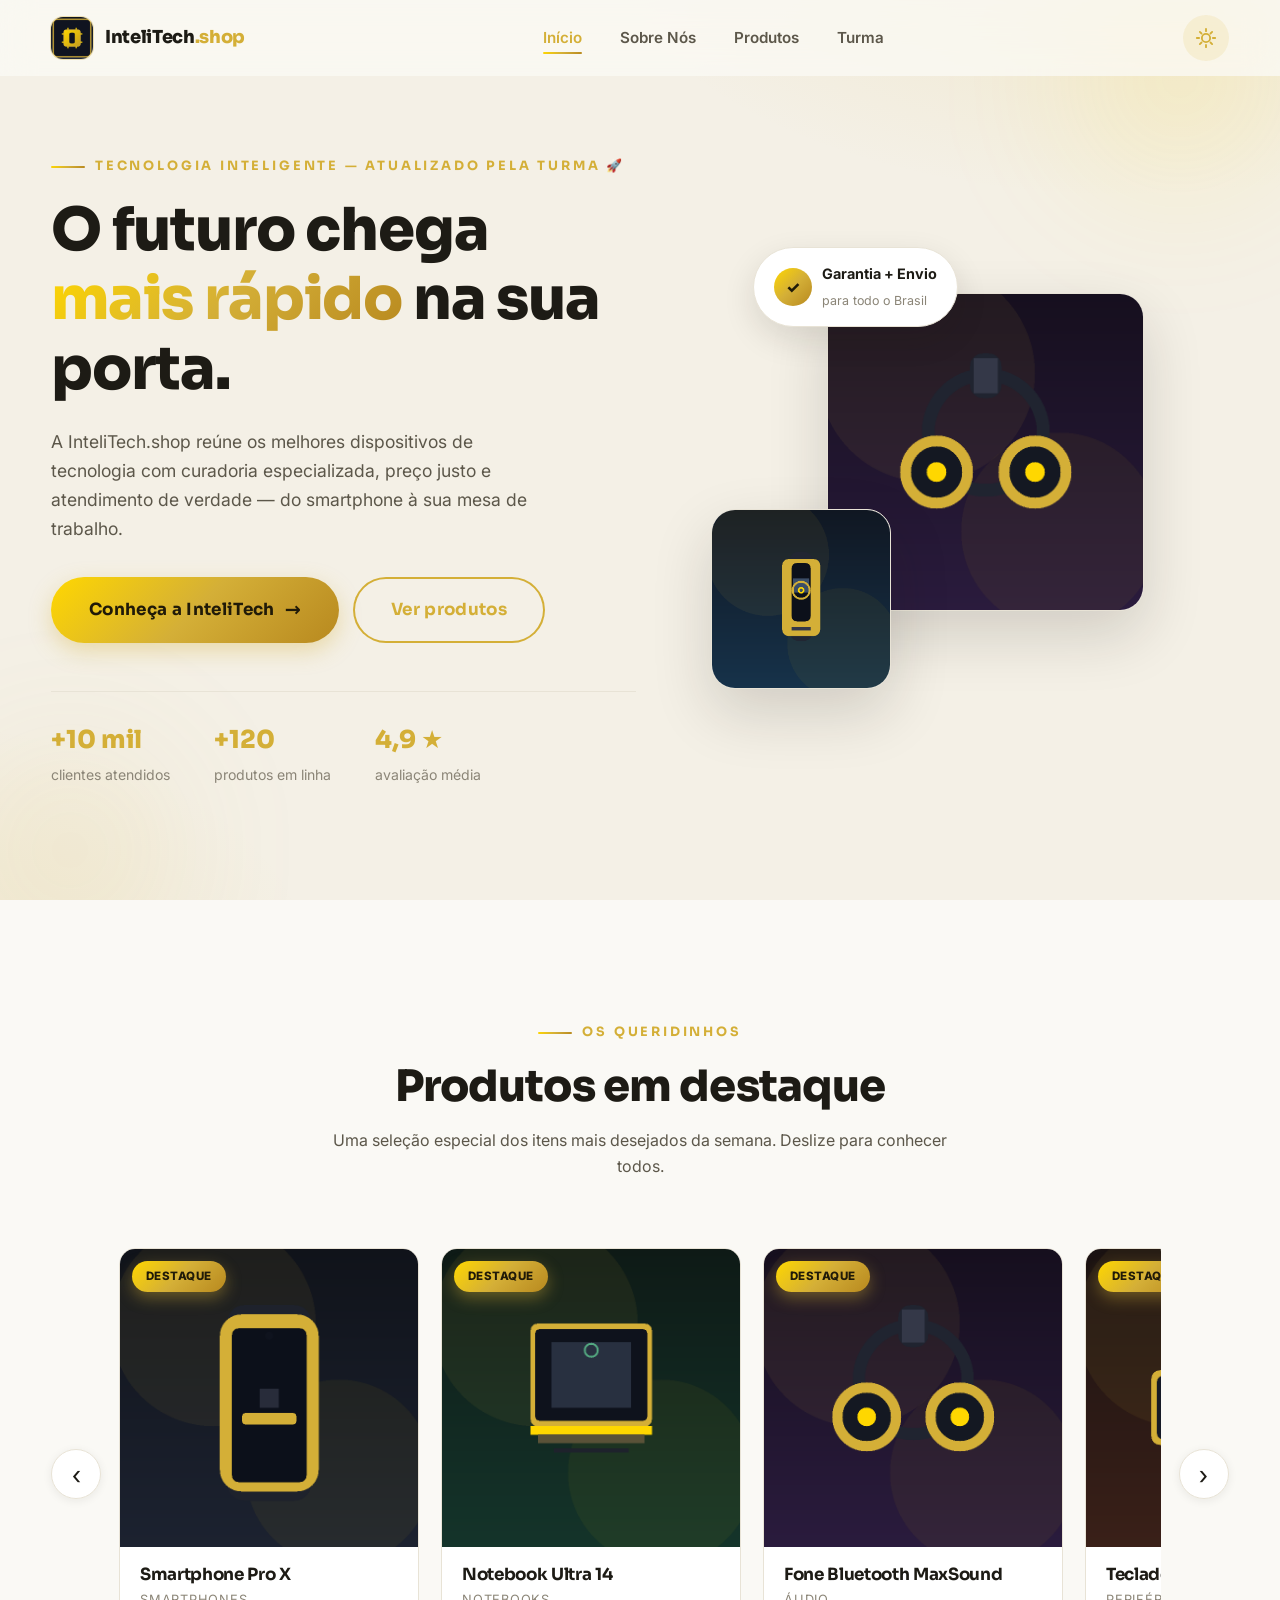
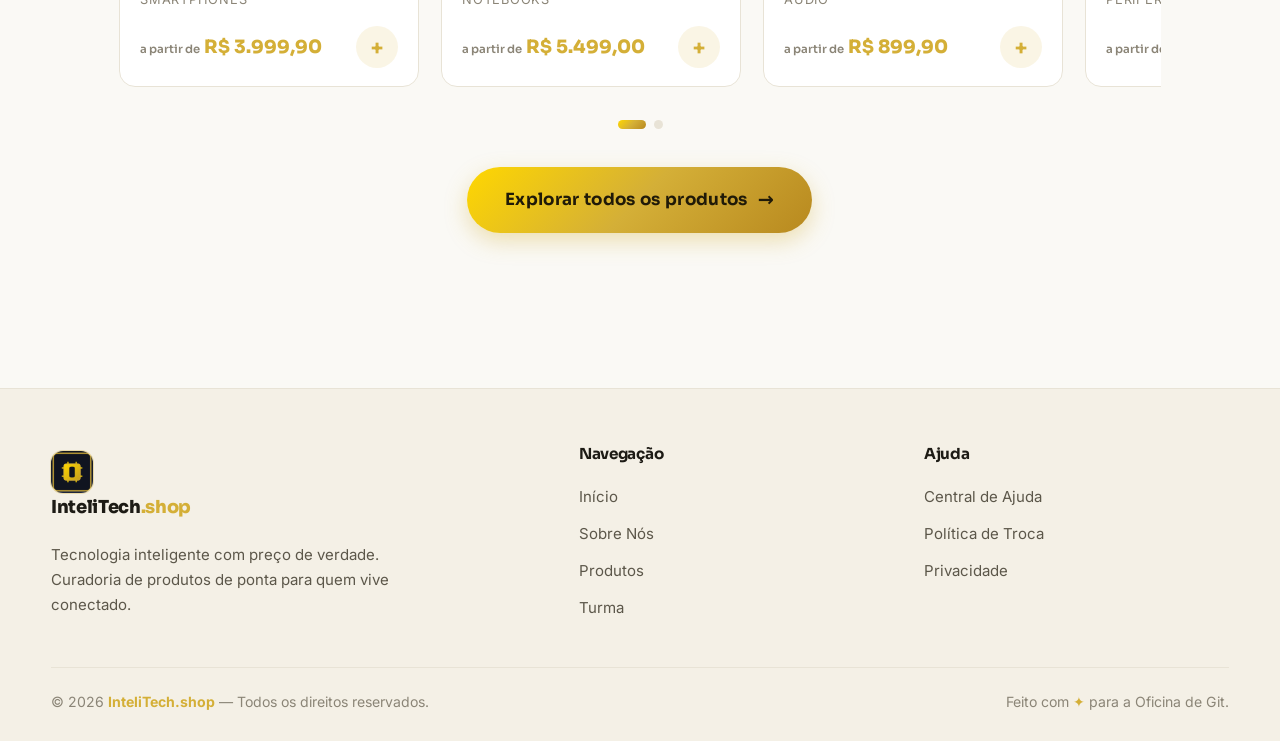
==== commit e916a391: "feat: Nova página com nomes" ====
--- a/index.html
+++ b/index.html
@@ -33,6 +33,7 @@
         <li><a href="index.html" class="nav-link active" aria-current="page">Início</a></li>
         <li><a href="pages/sobreNos/sobreNos.html" class="nav-link">Sobre Nós</a></li>
         <li><a href="pages/produtos/produtos.html" class="nav-link">Produtos</a></li>
+        <li><a href="pages/alunos/alunos.html" class="nav-link">Turma</a></li>
       </ul>
 
       <div class="nav-actions">
@@ -133,6 +134,7 @@
           <a href="index.html">Início</a>
           <a href="pages/sobreNos/sobreNos.html">Sobre Nós</a>
           <a href="pages/produtos/produtos.html">Produtos</a>
+          <a href="pages/alunos/alunos.html">Turma</a>
         </div>
         <div class="footer-col">
           <h4>Ajuda</h4>
--- a/style.css
+++ b/style.css
@@ -124,6 +124,7 @@
   *::before,
   *::after {
     animation-duration: 0.001s !important;
+    animation-iteration-count: 1 !important;
     transition-duration: 0.001s !important;
   }
 }
@@ -615,7 +616,9 @@
   background: var(--surface);
   box-shadow: var(--shadow-lg);
   border: 1px solid var(--border);
-  transition: transform var(--transition), box-shadow var(--transition);
+  transition: box-shadow var(--transition);
+  backface-visibility: hidden;
+  will-change: translate;
 }
 
 .float-card img {
@@ -682,10 +685,10 @@
 @keyframes float-y {
   0%,
   100% {
-    transform: translateY(0);
+    translate: 0 0;
   }
   50% {
-    transform: translateY(-16px);
+    translate: 0 -16px;
   }
 }
 
